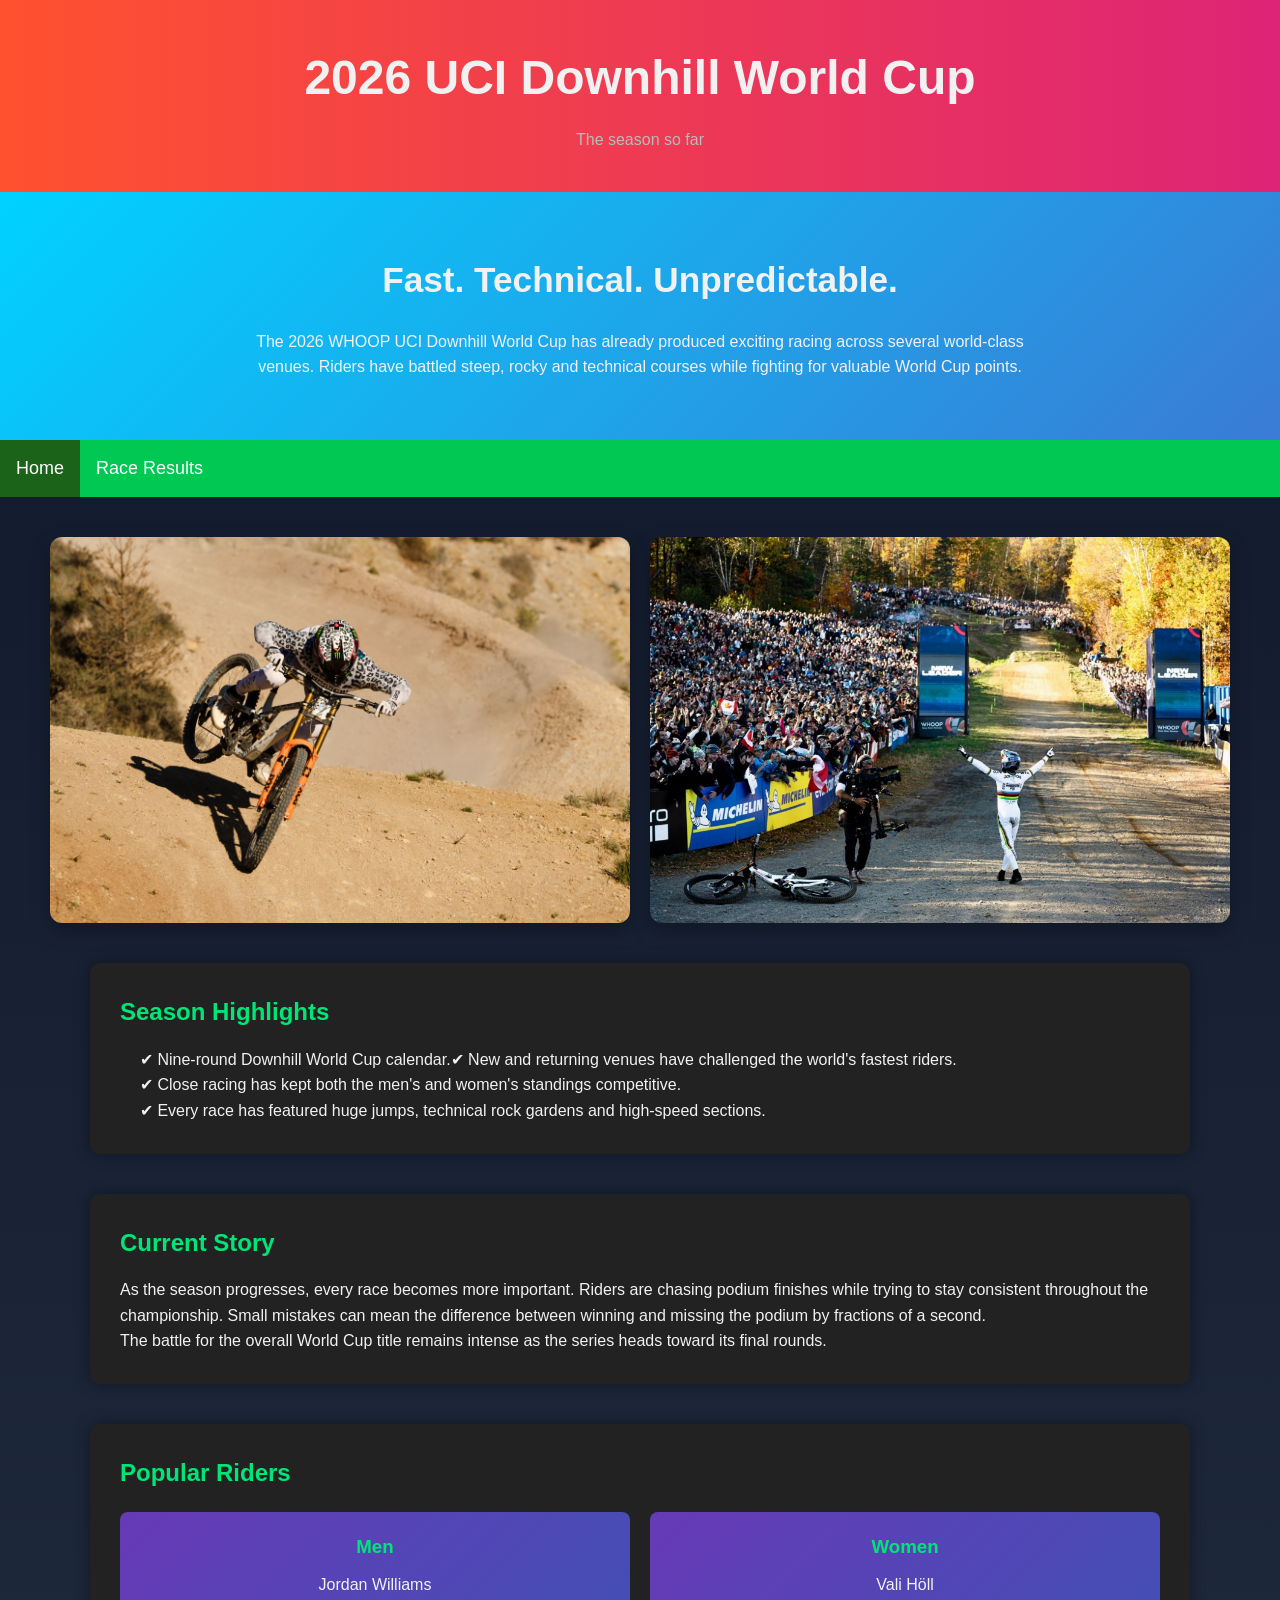
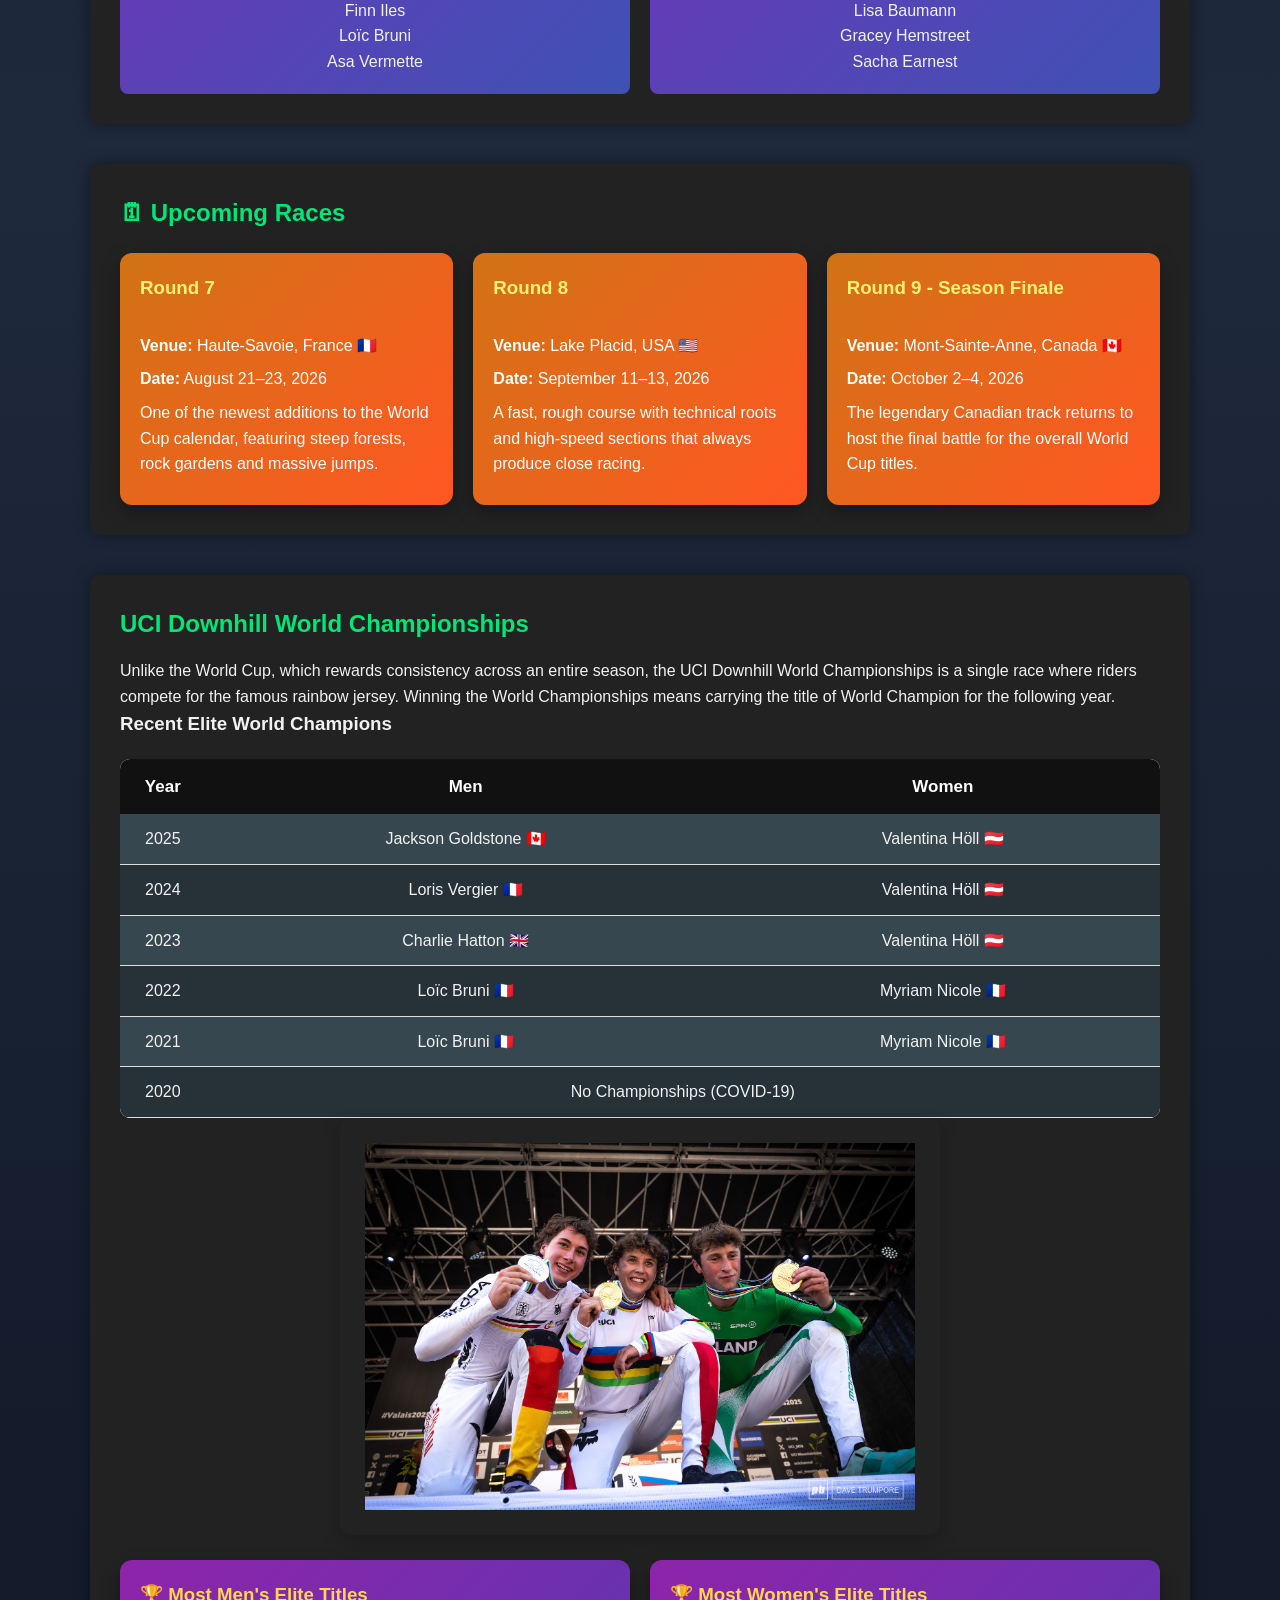
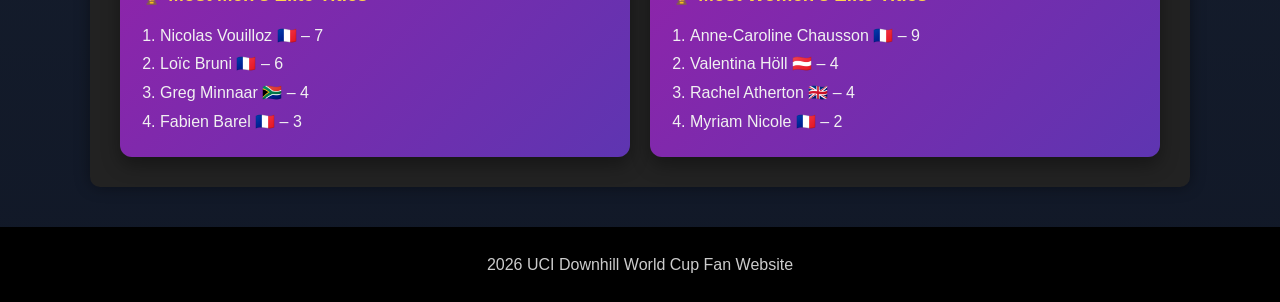
==== index.html @ 18d2cecb "added imagtestes an another page" ====
<!DOCTYPE html>
<html lang="en">
<head>
    <meta charset="UTF-8">
    <meta name="viewport" content="width=device-width, initial-scale=1.0">
    <title>2026 UCI Downhill World Cup</title>
    <link rel="stylesheet" href="hugh.css">
</head>
<body>

<header>
    <h1>2026 UCI Downhill World Cup</h1>
    <p>The season so far</p>
</header>

<section class="hero">
    <h2>Fast. Technical. Unpredictable.</h2>
    <p>
        The 2026 WHOOP UCI Downhill World Cup has already produced exciting
        racing across several world-class venues. Riders have battled steep,
        rocky and technical courses while fighting for valuable World Cup points.
    </p>
</section>
<nav>
    <ul>
        <li><a class="active" href="index.html">Home</a></li>
        <li><a href="page_2.html">Race Results</a></li>

    </ul>
</nav>


<div class="featured-images">
    <img src="images/AP-Riding-HR-38-1.jpeg" alt="Downhill rider carving a corner">

    <img src="images/jackson-goldstone-msa-world-cup-2025-medium.jpg" alt="Another downhill rider">
</div>


<section class="card">
    <h2>Season Highlights</h2>

    <ul>
        <li>✔ Nine-round Downhill World Cup calendar.</li>
        <li>✔ New and returning venues have challenged the world's fastest riders.</li>
        <li>✔ Close racing has kept both the men's and women's standings competitive.</li>
        <li>✔ Every race has featured huge jumps, technical rock gardens and high-speed sections.</li>
    </ul>
</section>

<section class="card">
    <h2>Current Story</h2>

    <p>
        As the season progresses, every race becomes more important. Riders are
        chasing podium finishes while trying to stay consistent throughout the
        championship. Small mistakes can mean the difference between winning and
        missing the podium by fractions of a second.
    </p>

    <p>
        The battle for the overall World Cup title remains intense as the series
        heads toward its final rounds.
    </p>
</section>

<section class="card">
    <h2>Popular Riders</h2>

    <div class="grid">
        <div class="box">
            <h3>Men</h3>
            <p>Jordan Williams</p>
            <p>Finn Iles</p>
            <p>Loïc Bruni</p>
            <p>Asa Vermette</p>
        </div>

        <div class="box">
            <h3>Women</h3>
            <p>Vali Höll</p>
            <p>Lisa Baumann</p>
            <p>Gracey Hemstreet</p>
            <p>Sacha Earnest</p>
        </div>
    </div>
</section>

<section class="card">
    <h2>🗓 Upcoming Races</h2>

    <div class="race-grid">

        <div class="race-card">
            <h3>Round 7</h3>
            <p><strong>Venue:</strong> Haute-Savoie, France 🇫🇷</p>
            <p><strong>Date:</strong> August 21–23, 2026</p>
            <p>One of the newest additions to the World Cup calendar, featuring steep forests, rock gardens and massive jumps.</p>
        </div>

        <div class="race-card">
            <h3>Round 8</h3>
            <p><strong>Venue:</strong> Lake Placid, USA 🇺🇸</p>
            <p><strong>Date:</strong> September 11–13, 2026</p>
            <p>A fast, rough course with technical roots and high-speed sections that always produce close racing.</p>
        </div>

        <div class="race-card">
            <h3>Round 9 - Season Finale</h3>
            <p><strong>Venue:</strong> Mont-Sainte-Anne, Canada 🇨🇦</p>
            <p><strong>Date:</strong> October 2–4, 2026</p>
            <p>The legendary Canadian track returns to host the final battle for the overall World Cup titles.</p>
        </div>

    </div>
</section>
<section class="card">
    <h2>UCI Downhill World Championships</h2>

    <p>
        Unlike the World Cup, which rewards consistency across an entire season,
        the UCI Downhill World Championships is a single race where riders compete
        for the famous rainbow jersey. Winning the World Championships means
        carrying the title of World Champion for the following year.
    </p>

    <h3>Recent Elite World Champions</h3>
    

    <div class="table-container">
        <table class="results-table">
        <tr>
            <th>Year</th>
            <th>Men</th>
            <th>Women</th>
        </tr>

        <tr>
            <td>2025</td>
            <td>Jackson Goldstone 🇨🇦</td>
            <td>Valentina Höll 🇦🇹</td>
        </tr>

        <tr>
            <td>2024</td>
            <td>Loris Vergier 🇫🇷</td>
            <td>Valentina Höll 🇦🇹</td>
        </tr>

        <tr>
            <td>2023</td>
            <td>Charlie Hatton 🇬🇧</td>
            <td>Valentina Höll 🇦🇹</td>
        </tr>

        <tr>
            <td>2022</td>
            <td>Loïc Bruni 🇫🇷</td>
            <td>Myriam Nicole 🇫🇷</td>
        </tr>

        <tr>
            <td>2021</td>
            <td>Loïc Bruni 🇫🇷</td>
            <td>Myriam Nicole 🇫🇷</td>
        </tr>

        <tr>
            <td>2020</td>
            <td colspan="2">No Championships (COVID-19)</td>
        </tr>
    </table>
</div>
    <img src="images/worldchamps.jpg" alt="World Championship 2025 Podium" class="hero-image">

    <div class="champions">
        <div class="champ-card">
            <h3>🏆 Most Men's Elite Titles</h3>
            <ol>
                <li>Nicolas Vouilloz 🇫🇷 – 7</li>
                <li>Loïc Bruni 🇫🇷 – 6</li>
                <li>Greg Minnaar 🇿🇦 – 4</li>
                <li>Fabien Barel 🇫🇷 – 3</li>
            </ol>
        </div>

        <div class="champ-card">
            <h3>🏆 Most Women's Elite Titles</h3>
            <ol>
                <li>Anne-Caroline Chausson 🇫🇷 – 9</li>
                <li>Valentina Höll 🇦🇹 – 4</li>
                <li>Rachel Atherton 🇬🇧 – 4</li>
                <li>Myriam Nicole 🇫🇷 – 2</li>
            </ol>
        </div>
    </div>
</section>
<footer>
    <p>2026 UCI Downhill World Cup Fan Website</p>
</footer>

</body>
</html>
---- hugh.css ----
/* Universal selector (*) applies these styles to every single element on the page */
* { 
  /* Removes default browser outer spacing from all elements */
  margin: 0; 
  /* Removes default browser inner spacing from all elements */
  padding: 0; 
  /* Includes padding and borders within the total width/height of elements for predictable layouts */
  box-sizing: border-box;  
  /* Sets the fallback font stack, prioritizing Arial, then Helvetica, then any generic sans-serif font */
  font-family: Arial, Helvetica, sans-serif; 
}

/* Target the body element to apply base styles across the entire visible webpage */
body {
  /* Sets the webpage background colour to a very dark gray/near-black (#111) */
  background: #111;
  
  /* Sets the default text colour to white for high contrast against the dark background */
  color: white;
  
  /* Sets text line spacing to 1.6 times the font size to improve readability and flow */
  line-height: 1.6;
}

/* Targets the header element, usually found at the top of the webpage */
header {
  /* Sets the header background to a dark charcoal gray (#1e1e1e) */
  background: #1f1f1f;
  
  /* Aligns all inline content, like text and images, horizontally to the middle */
  text-align: center;
  
  /* Adds 40 pixels of internal spacing on all four sides of the header content */
  padding: 40px;
  
  /* Adds a thick, 5-pixel solid bright green (#00c853) border at the bottom edge */

}

/* Targets h1 elements only when they are located inside a header element */
header h1 {
  /* Sets the font size to 3 times the size of the root HTML element's font size */
  font-size: 3rem;
}

/* Targets paragraph elements only when they are located inside a header element */
header p {
  /* Sets the paragraph text colour to a light, muted gray (#bbbbbb) */
  color: #bbbbbb;
  
  /* Adds 10 pixels of empty outer space above the paragraph to separate it from the heading */
  margin-top: 10px;
}

nav {
  text-align: center;
  background: linear-gradient(90deg, #00c853, #00c853);
}
ul {
  list-style-type: none;
  margin: 0;
  padding: 0;
  overflow: hidden;
  
}

ul li {
  float: left;
}

ul li a {
  display: block;
  color: white;
  text-align: center;
  padding: 14px 16px;
  text-decoration: none;
}

ul li a:hover {
  background-color: #1a6318;
}
.active {
  background-color:#1a6318;

}
a {
  color: white;
  font-size: large;
}

/* Targets any HTML element assigned the class name "hero" */
.hero {
  /* Aligns all inline elements and text horizontally to the center of the hero section */
  text-align: center;
  
  /* Adds 60 pixels of vertical padding (top/bottom) and 20 pixels of horizontal padding (left/right) */
  padding: 60px 20px;
  
  /* Creates a smooth diagonal background gradient blending from bright green (#00c853) to deep teal (#00695c) */
  background: linear-gradient(135deg, #00c853, #00695c);
}

/* Targets h2 elements only when they are located inside an element with the class "hero" */
.hero h2 {
  /* Sets the font size to 2.2 times the base size of the root HTML element */
  font-size: 2.2rem;
  
  /* Adds 20 pixels of empty outer space below the heading to push down following elements */
  margin-bottom: 20px;
}

/* Targets paragraph elements only when they are located inside an element with the class "hero" */
.hero p {
  /* Restricts the text container from expanding past a maximum width of 800 pixels */
  max-width: 800px;
  
  /* Automatically calculates and splits remaining page margin equally to center the element horizontally */
  margin: auto;
}

/* Targets any HTML element assigned the class name "card" */
.card {
  /* Sets the card's width to 90% of its parent container, keeping it fluid on small screens */
  width: 90%;
  
  /* Prevents the card from stretching wider than 1200 pixels on large screens */
  max-width: 1100px;
  
  /* Adds 30 pixels of space at the top and bottom, and automatically centers the card horizontally */
  margin: 40px auto;
  
  /* Sets the card background to a dark gray (#222) that stands out slightly from your #111 body */
  background: #222;
  
  /* Adds 25 pixels of internal breathing room between the card edges and its content */
  padding: 30px;
  
  /* Rounds the sharp corners of the card with a smooth 10-pixel radius */
  border-radius: 10px;
  
  /* Applies a subtle, soft black shadow around the card to give it realistic depth and lift */
  box-shadow: 0 0 15px rgba(0, 0, 0, 0.4);
  
}

/* Targets h2 elements only when they are located inside an element with the class "card" */
.card h2 {
  /* Sets the heading text colour to a vivid neon green (#00e676) for strong visibility */
  color: #00e676;
  
  /* Adds 15 pixels of empty outer space below the heading to separate it from the card content */
  margin-bottom: 15px;
}

/* Targets unordered list elements only when they are located inside an element with the class "card" */
.card ul {
  /* Adds 20 pixels of empty outer space to the left side of the list container */
  margin-left: 20px;
  margin-right: 20px;
}

/* Targets any HTML element assigned the class name "grid" */
.grid {
  /* Activates CSS Grid Layout to position child elements in a flexible row-and-column layout */
  display: grid;
  
  /* Creates a fully responsive column layout that automatically wraps items without using media queries */
  grid-template-columns: repeat(auto-fit, minmax(250px, 1fr));
  
  /* Adds a 20-pixel gap between the columns and rows to prevent elements from touching */
  gap: 20px;
  
  /* Adds 20 pixels of empty outer space above the grid layout container */
  margin-top: 20px;
}

/* Targets any HTML element assigned the class name "box" */
.box {
  /* Sets the container background to a medium dark gray (#333) */
  background: #333;
  
  /* Adds 20 pixels of internal breathing room on all four sides of the box content */
  padding: 20px;
  
  /* Rounds the sharp corners of the box with a smooth 8-pixel radius */
  border-radius: 8px;
  
  /* Aligns all inline content, like text or small icons inside the box, horizontally to the middle */
  text-align: center;
}

/* Targets h3 elements only when they are located inside an element with the class "box" */
.box h3 {
  /* Sets the heading text colour to a vivid neon green (#00e676) for strong visibility */
  color: #00e676;
  
  /* Adds 10 pixels of empty outer space below the heading to separate it from the content */
  margin-bottom: 10px;
}

/* Targets the footer element, which sits at the very bottom of the webpage */
footer {
  /* Aligns all text and inline content horizontally to the middle of the footer */
  text-align: center;
  
  /* Adds 25 pixels of internal breathing room on all four sides of the footer content */
  padding: 25px;
  
  /* Adds 40 pixels of empty outer space above the footer to push it away from content blocks */
  margin-top: 40px;
  
  /* Sets the footer background to a dark charcoal gray (#1a1a1a) */
  background: #1a1a1a;
  
  /* Sets the text colour to a muted gray (#888) to keep copyright info low-profile */
  color: #888;
}

/* Target the body element to apply base styles across the entire visible webpage */
body {
  /* Creates a smooth vertical background gradient blending dark slate shades into near-black */
  background: linear-gradient(180deg, #0f172a, #1e293b, #111827);
  
  /* Sets the default text colour to white for high contrast against the dark background gradient */
  color: rgb(241, 241, 241);

}

/* Targets the header element, usually found at the top of the webpage */
header {
  /* Creates a vibrant horizontal background gradient blending from bright orange-red to deep pink */
  background: linear-gradient(90deg, #ff512f, #dd2476);
}

/* Targets any HTML element assigned the class name "hero" */
.hero {
  /* Creates a sleek diagonal background gradient blending from bright cyan (#00d2ff) to deep blue (#3a7bd5) */
  background: linear-gradient(135deg, #00d2ff, #3a7bd5);
}

.hero-image {
  width: 100%;
  max-width: 600px;
  height: auto;
  display: block;
  margin: 0 auto;
  border-radius: 12px; 
  box-shadow: 0 8px 20px rgba(0, 0, 0, 0.2); 
  padding: 25px;
}

/* Targets table header cell (th) elements across the webpage */
th {
  /* Sets the header cell background to a vibrant, high-energy deep orange (#ff5722) */
  background: #ff5722;
  
  /* Sets the header text colour to white for clean contrast against the orange background */
  color: white;
  
  /* Adds 14 pixels of internal breathing space on all four sides of the header text */
  padding: 24px;
 
}

/* Targets standard table data cell (td) elements across the webpage */
td {
  /* Sets the data cell background to a dark blue-gray/slate shade (#263238) */
  background: #263238;
  
  /* Adds 12 pixels of internal breathing space on all four sides of the cell content */
  padding: 12px;
  
  /* Centers all text and inline content horizontally within each table cell */
  text-align: center;
  padding-left: 150px;
  padding-right: 150px;
}

/* Targets standard data cells (td), but only inside even-numbered table rows (tr) */
tr:nth-child(even) td {
  /* Overrides the default cell background with a slightly lighter blue-gray (#37474f) */
  background: #37474f;
  padding-left: 25px;
  padding-right: 25px;
}

/* Targets all data cells (td) inside a table row (tr) only when a user hovers over that row */
tr:hover td {
  /* Changes the row's cell background to your signature vivid bright green (#00c853) */
  background: #00c853;
  
  /* Switches the text colour to black to maintain excellent contrast against the bright green */
  color: black;
  
  /* Smoothly animates the colour changes over a duration of 0.3 seconds */
  transition: .3s;
}

/* Targets any HTML element assigned the class name "box" */
.box {
  /* Creates a smooth diagonal background gradient blending from deep purple (#673ab7) to indigo (#3f51b5) */
  background: linear-gradient(135deg, #673ab7, #3f51b5);
}

/* Targets the footer element, which sits at the very bottom of the webpage */
footer {
  /* Sets the footer background to pure black (#000) for a clean, sharp finish */
  background: #000;
  
  /* Sets the text colour to a light gray (#ccc) for crisp readability against black */
  color: #ccc;
}
.race-grid{
  display:grid;
  grid-template-columns:repeat(auto-fit,minmax(260px,1fr));
  gap:20px;
  margin-top:20px;
}

.race-card{
  background:linear-gradient(135deg,#d17316,#ff5722);
  color:white;
  padding:20px;
  border-radius:12px;
  box-shadow:0 8px 20px rgba(0,0,0,.3);
  transition:.3s;
}

.race-card:hover{
  transform:translateY(-8px);
  box-shadow:0 15px 30px rgba(0,0,0,.45);
}

.race-card h3{
  margin-bottom:30px;
  color:#fff176;
}

.race-card p{
  margin:8px 0;
}
.champions{
  display:grid;
  grid-template-columns:repeat(auto-fit,minmax(300px,1fr));
  gap:20px;
  margin-top:25px;
}

.champ-card{
  background:linear-gradient(135deg,#8e24aa,#5e35b1);
  padding:20px;
  border-radius:12px;
  box-shadow:0 8px 18px rgba(0,0,0,.35);
}

.champ-card h3{
  color:#ffd54f;
  margin-bottom:12px;
}

.champ-card ol{
  margin-left:20px;
  line-height:1.8;
}

.champ-card:hover{
  transform:translateY(-5px);
  transition:0.3s;
}
/* ==========================
   Results Tables
========================== */

.table-container {
  width: 100%;
  overflow-x: auto;
}

.results-table {
  width: 100%;
  border-collapse: collapse;
  margin-top: 20px;
  min-width: 650px;
  background: white;
  border-radius: 10px;
  overflow: hidden;
  box-shadow: 0 4px 10px rgba(0,0,0,0.1);
}

.results-table th {
  background: #111;
  color: white;
  padding: 14px;
  text-align: center;
  font-size: 17px;
}

.results-table td {
  padding: 12px 14px;
  border-bottom: 1px solid #ddd;
}

.results-table tr:nth-child(even) {
  background: #f5f5f5;
}

.results-table tr:hover {
  background: #e9f3ff;
}

.results-table td:first-child,
.results-table th:first-child {
  text-align: center;
  width: 70px;
}

@media (max-width: 768px) {

  .results-table {
      min-width: 600px;
  }

}
/* Two images side by side */
.featured-images {
  display: flex;
  justify-content: center;
  gap: 20px;           /* Space between images */
  max-width: 1200px;
  margin: 40px auto;
  padding: 0 20px;
}

.featured-images img {
  width: 50%;
  height: auto;
  border-radius: 12px;
  box-shadow: 0 8px 20px rgba(0, 0, 0, 0.3);
  object-fit: cover;
}
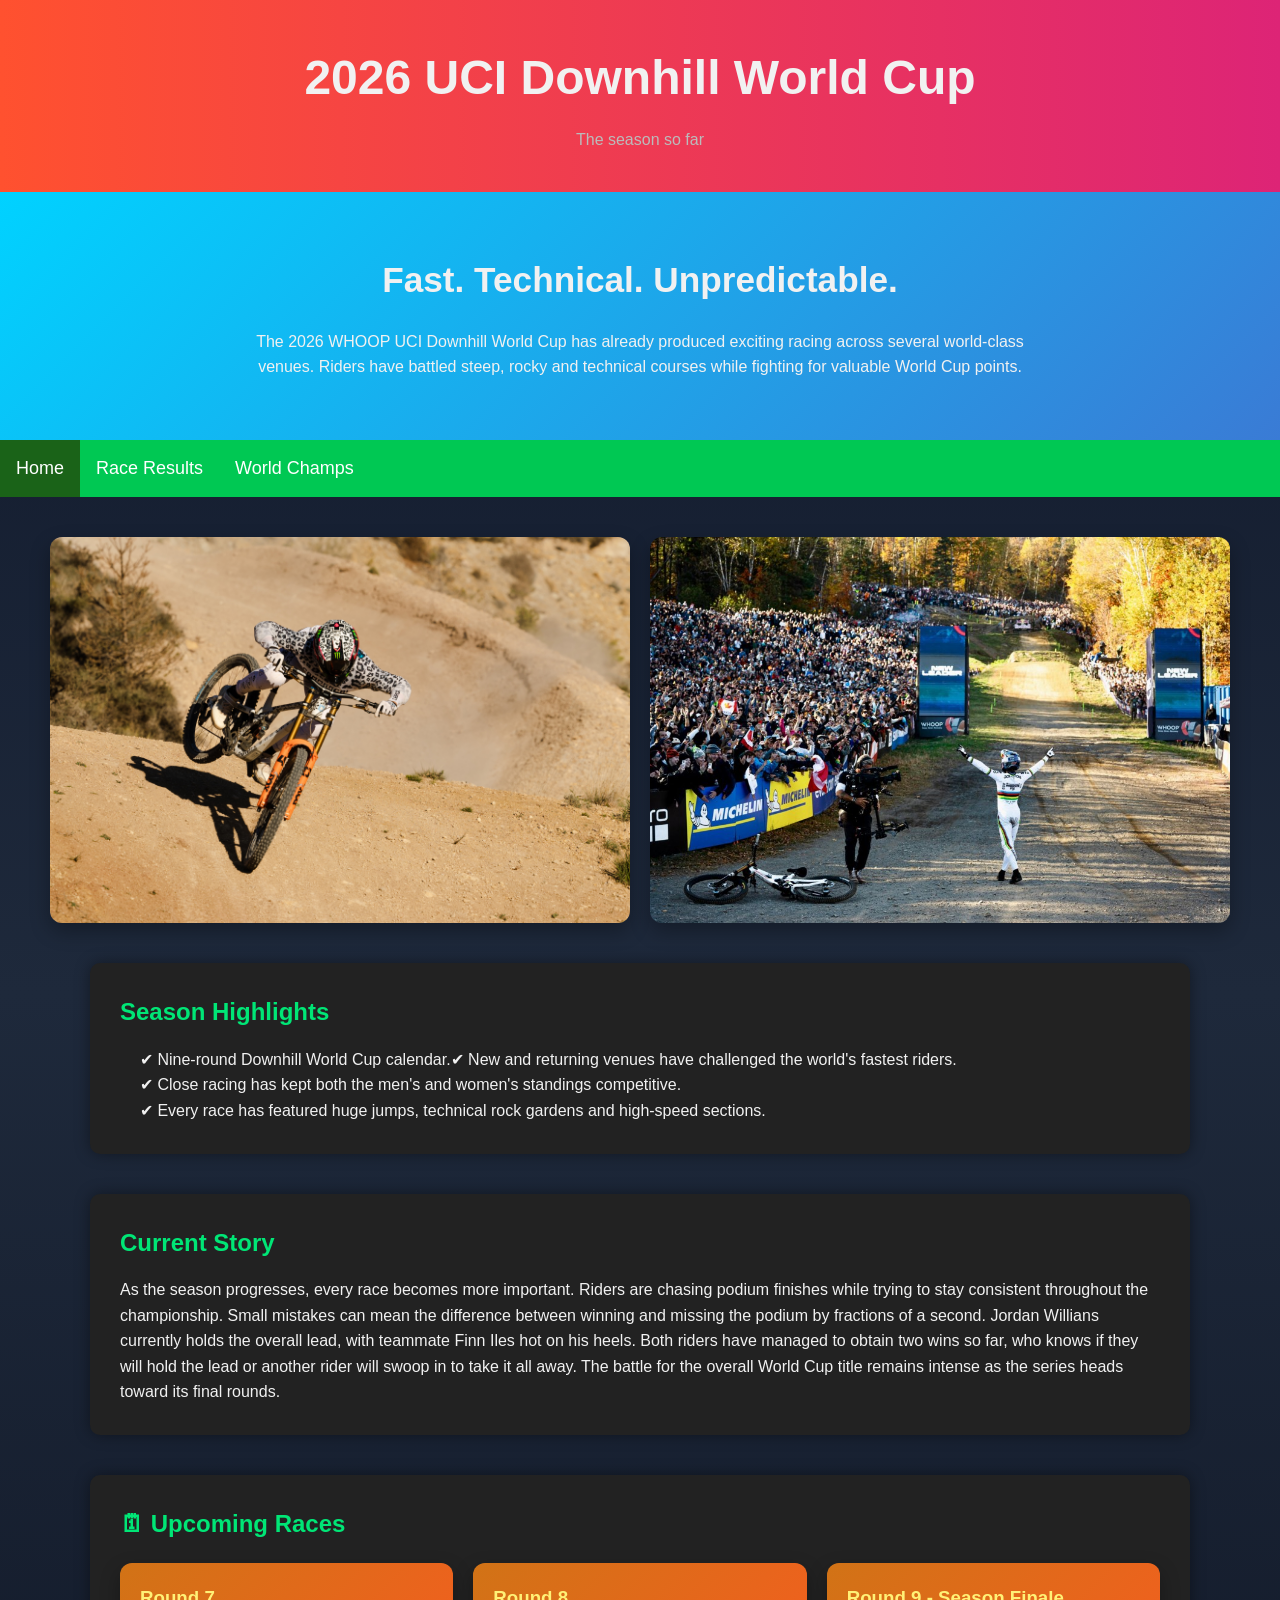
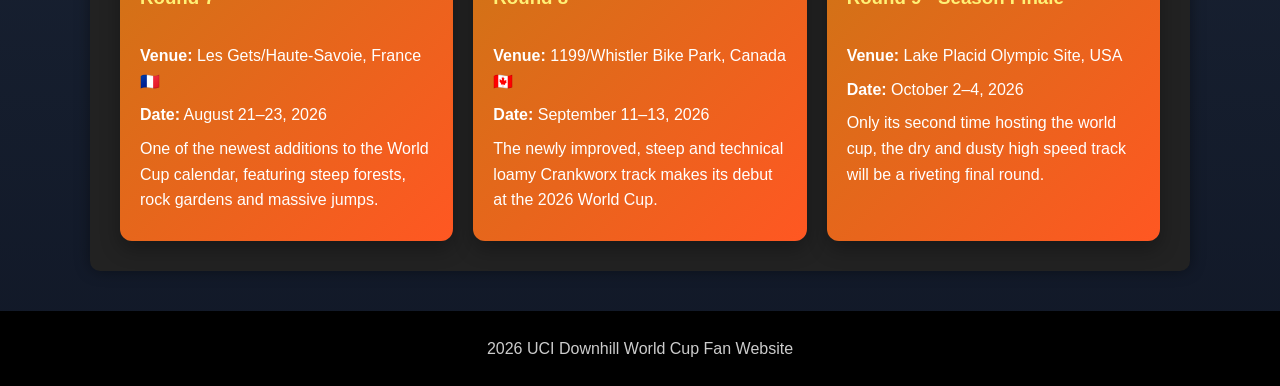
==== commit 786fe5b0: "twst" ====
--- a/index.html
+++ b/index.html
@@ -25,6 +25,7 @@
     <ul>
         <li><a class="active" href="index.html">Home</a></li>
         <li><a href="page_2.html">Race Results</a></li>
+        <li><a href="page_3.html">World Champs</a></li>
 
     </ul>
 </nav>
@@ -55,36 +56,16 @@
         As the season progresses, every race becomes more important. Riders are
         chasing podium finishes while trying to stay consistent throughout the
         championship. Small mistakes can mean the difference between winning and
-        missing the podium by fractions of a second.
-    </p>
-
-    <p>
-        The battle for the overall World Cup title remains intense as the series
+        missing the podium by fractions of a second. Jordan Willians currently 
+        holds the overall lead, with teammate Finn Iles hot on his heels. 
+        Both riders have managed to obtain two wins so far, who knows if they will 
+        hold the lead or another rider will swoop in to take it all away. The 
+        battle for the overall World Cup title remains intense as the series
         heads toward its final rounds.
     </p>
 </section>
 
-<section class="card">
-    <h2>Popular Riders</h2>
 
-    <div class="grid">
-        <div class="box">
-            <h3>Men</h3>
-            <p>Jordan Williams</p>
-            <p>Finn Iles</p>
-            <p>Loïc Bruni</p>
-            <p>Asa Vermette</p>
-        </div>
-
-        <div class="box">
-            <h3>Women</h3>
-            <p>Vali Höll</p>
-            <p>Lisa Baumann</p>
-            <p>Gracey Hemstreet</p>
-            <p>Sacha Earnest</p>
-        </div>
-    </div>
-</section>
 
 <section class="card">
     <h2>🗓 Upcoming Races</h2>
@@ -93,108 +74,28 @@
 
         <div class="race-card">
             <h3>Round 7</h3>
-            <p><strong>Venue:</strong> Haute-Savoie, France 🇫🇷</p>
+            <p><strong>Venue:</strong> Les Gets/Haute-Savoie, France 🇫🇷</p>
             <p><strong>Date:</strong> August 21–23, 2026</p>
             <p>One of the newest additions to the World Cup calendar, featuring steep forests, rock gardens and massive jumps.</p>
         </div>
 
         <div class="race-card">
             <h3>Round 8</h3>
-            <p><strong>Venue:</strong> Lake Placid, USA 🇺🇸</p>
+            <p><strong>Venue:</strong> 1199/Whistler Bike Park, Canada 🇨🇦</p>
             <p><strong>Date:</strong> September 11–13, 2026</p>
-            <p>A fast, rough course with technical roots and high-speed sections that always produce close racing.</p>
+            <p>The newly improved, steep and technical loamy Crankworx track makes its debut at the 2026 World Cup.</p>
         </div>
 
         <div class="race-card">
             <h3>Round 9 - Season Finale</h3>
-            <p><strong>Venue:</strong> Mont-Sainte-Anne, Canada 🇨🇦</p>
+            <p><strong>Venue:</strong> Lake Placid Olympic Site, USA</p>
             <p><strong>Date:</strong> October 2–4, 2026</p>
-            <p>The legendary Canadian track returns to host the final battle for the overall World Cup titles.</p>
+            <p>Only its second time hosting the world cup, the dry and dusty high speed track will be a riveting final round.</p>
         </div>
 
     </div>
 </section>
-<section class="card">
-    <h2>UCI Downhill World Championships</h2>
 
-    <p>
-        Unlike the World Cup, which rewards consistency across an entire season,
-        the UCI Downhill World Championships is a single race where riders compete
-        for the famous rainbow jersey. Winning the World Championships means
-        carrying the title of World Champion for the following year.
-    </p>
-
-    <h3>Recent Elite World Champions</h3>
-    
-
-    <div class="table-container">
-        <table class="results-table">
-        <tr>
-            <th>Year</th>
-            <th>Men</th>
-            <th>Women</th>
-        </tr>
-
-        <tr>
-            <td>2025</td>
-            <td>Jackson Goldstone 🇨🇦</td>
-            <td>Valentina Höll 🇦🇹</td>
-        </tr>
-
-        <tr>
-            <td>2024</td>
-            <td>Loris Vergier 🇫🇷</td>
-            <td>Valentina Höll 🇦🇹</td>
-        </tr>
-
-        <tr>
-            <td>2023</td>
-            <td>Charlie Hatton 🇬🇧</td>
-            <td>Valentina Höll 🇦🇹</td>
-        </tr>
-
-        <tr>
-            <td>2022</td>
-            <td>Loïc Bruni 🇫🇷</td>
-            <td>Myriam Nicole 🇫🇷</td>
-        </tr>
-
-        <tr>
-            <td>2021</td>
-            <td>Loïc Bruni 🇫🇷</td>
-            <td>Myriam Nicole 🇫🇷</td>
-        </tr>
-
-        <tr>
-            <td>2020</td>
-            <td colspan="2">No Championships (COVID-19)</td>
-        </tr>
-    </table>
-</div>
-    <img src="images/worldchamps.jpg" alt="World Championship 2025 Podium" class="hero-image">
-
-    <div class="champions">
-        <div class="champ-card">
-            <h3>🏆 Most Men's Elite Titles</h3>
-            <ol>
-                <li>Nicolas Vouilloz 🇫🇷 – 7</li>
-                <li>Loïc Bruni 🇫🇷 – 6</li>
-                <li>Greg Minnaar 🇿🇦 – 4</li>
-                <li>Fabien Barel 🇫🇷 – 3</li>
-            </ol>
-        </div>
-
-        <div class="champ-card">
-            <h3>🏆 Most Women's Elite Titles</h3>
-            <ol>
-                <li>Anne-Caroline Chausson 🇫🇷 – 9</li>
-                <li>Valentina Höll 🇦🇹 – 4</li>
-                <li>Rachel Atherton 🇬🇧 – 4</li>
-                <li>Myriam Nicole 🇫🇷 – 2</li>
-            </ol>
-        </div>
-    </div>
-</section>
 <footer>
     <p>2026 UCI Downhill World Cup Fan Website</p>
 </footer>
